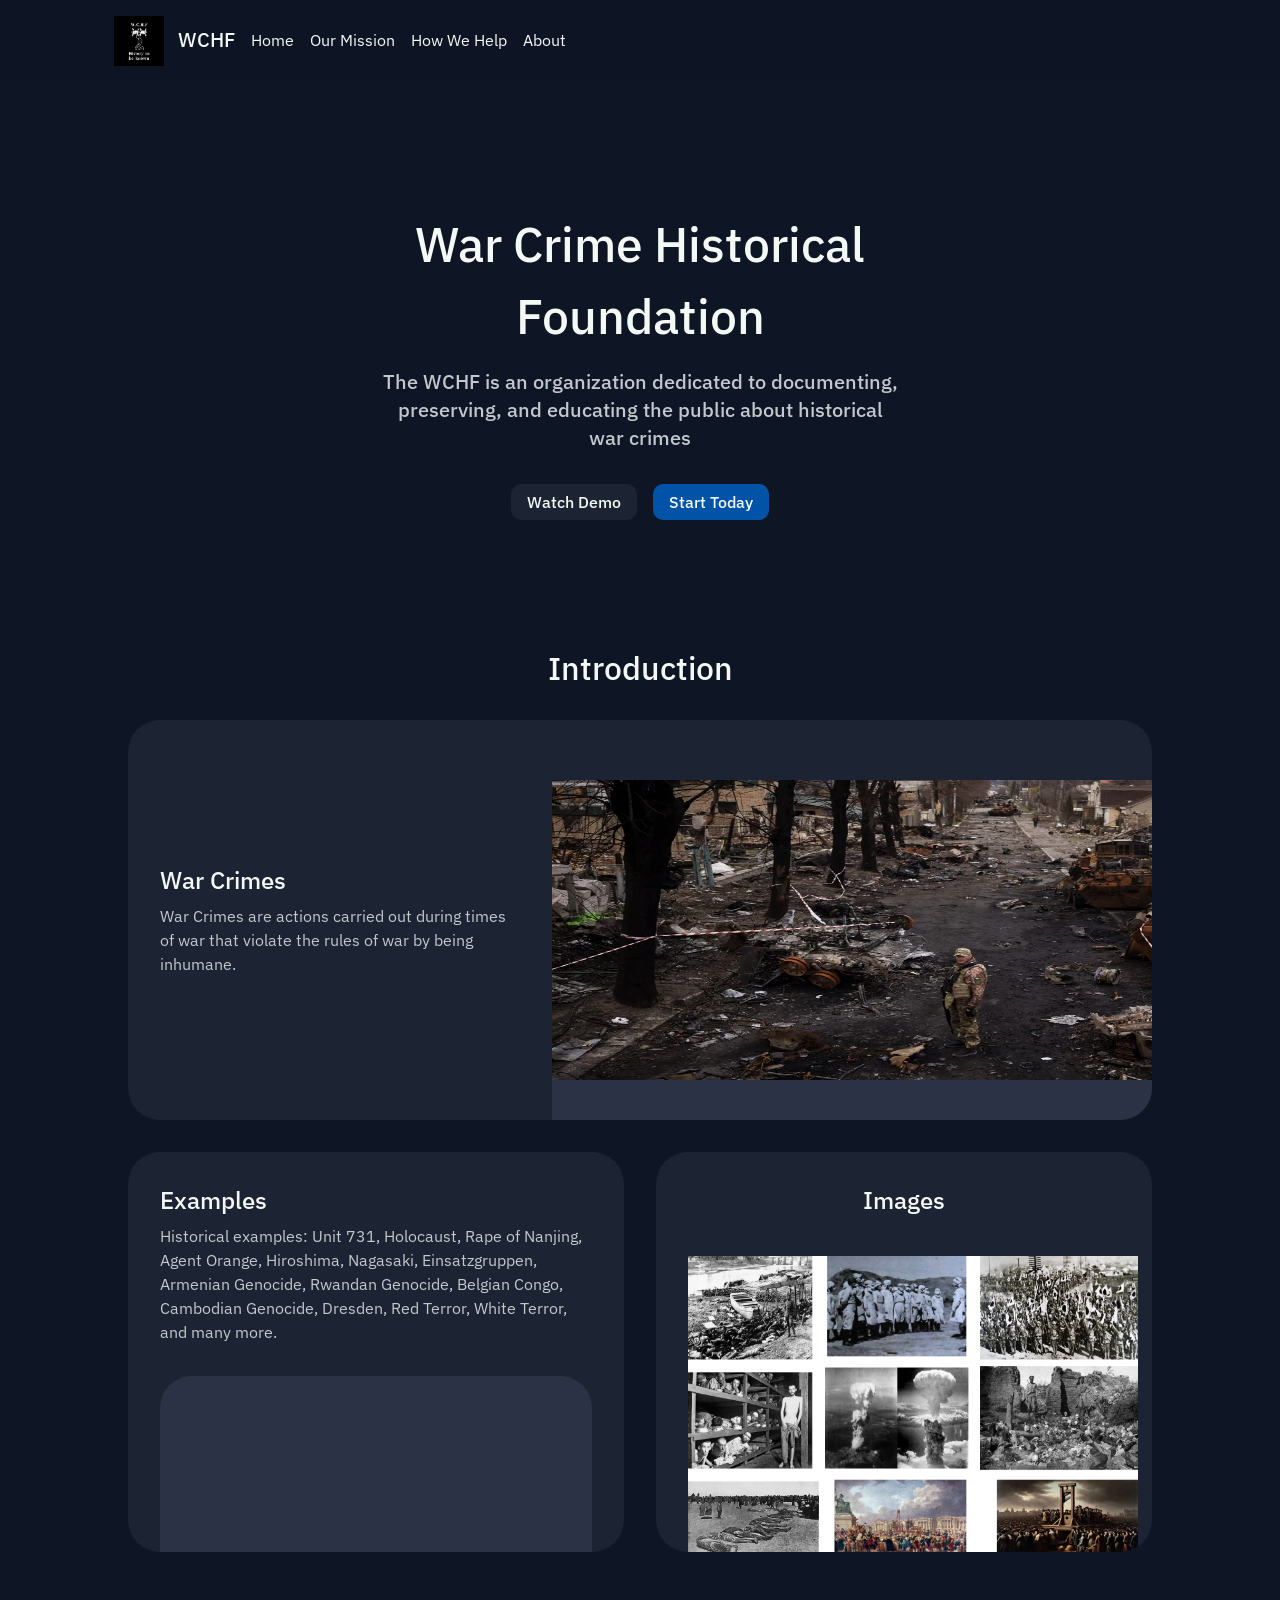
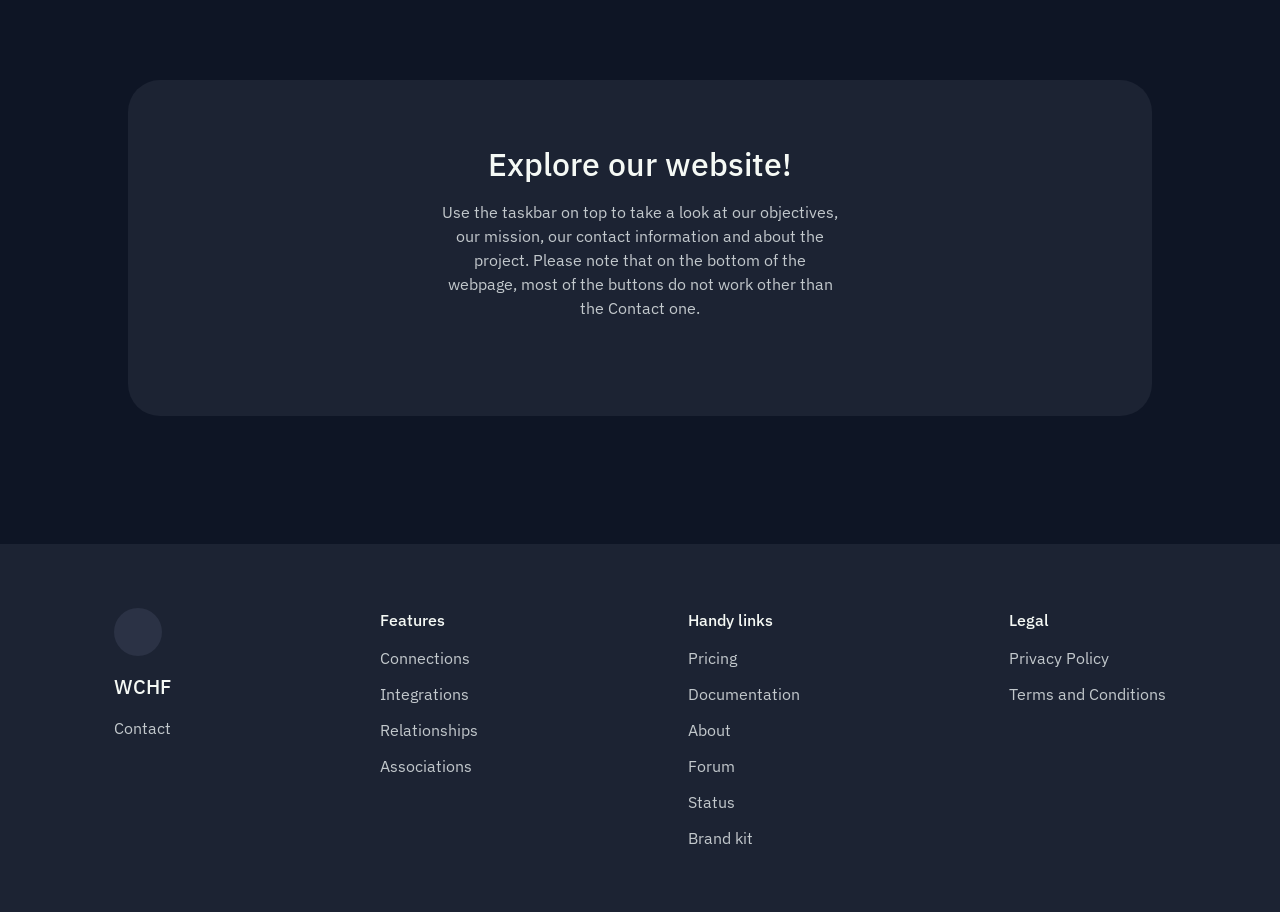
==== index.html @ 366294f2 "Initial commit" ====
<!doctype html>
<html>
  <head>
    <meta charset="utf-8" />
    <meta name="viewport" content="width=device-width" />
    <title>A cool company</title>
    <link href="style.css" rel="stylesheet" type="text/css" />
  </head>

  <body>
    <main>
      <nav>
        <div class="nav-inner">
          <div class="left">
            <div class="logo"><img src="mainlogo.png" alt="Logo" width="50" height="50"></div>

            <p class="name">WCHF</p>

            <a href="#" onclick="routeTo('index')">Home</a>

            <a href="#" onclick="routeTo('OurMission')">Our Mission</a>

            <a href="#" onclick="routeTo('HowWeHelp')">How We Help</a>

            <a href="#" onclick="routeTo('About')">About</a>
          </div>

          
          </div>
        </div>
      </nav>

      <section class="hero">
        <div class="header-container">
          <h1>War Crime Historical Foundation</h1>

          <h4>
            The WCHF is an organization dedicated to documenting, preserving, and educating the public about historical war crimes

          </h4>
        </div>

        <div class="buttons">
          <button>Watch Demo</button>

          <button class="cta">Start Today</button>
        </div>
      </section>

      <section class="features">
        <h2>Introduction</h2>

        <div class="grid">
          <div class="tile large">
            <div class="text">
              <h3>War Crimes</h3>

              <p>
                War Crimes are actions carried out during times of war that violate the rules of war by being inhumane. 
              </p>
            </div>

            <div class="media"><img src="subbu.webp" alt="Pic of Destruction" width="800" height="300"></div>
              <!--img src="subbu.webp" alt="Pic of Destruction" width="800" height="300"-->
          </div>
        </div>

        <div class="row">
          <div class="tile small">
            <div class="text">
              <h3>Examples</h3>

              <p>
                Historical examples: Unit 731, Holocaust, Rape of Nanjing, Agent Orange, Hiroshima, Nagasaki, Einsatzgruppen, Armenian Genocide, Rwandan Genocide, Belgian Congo, Cambodian Genocide, Dresden, Red Terror, White Terror, and many more. 
              </p>
            </div>

            <div class="media"></div>
          </div>
          <div class="tile small">
            <div class="text">
              <h3>Images</h3>

              <p>
                
              </p>
            </div>

            <div class="media"><img src="pic2.png" alt="Pics of War Crimes" width="450" height="300"></div>
          </div>
        </div>
      </section>

      <section class="call-to-action">
        <div class="callout-container">
          <div class="text">
            <h2>Explore our website!</h2>
            <p>
              Use the taskbar on top to take a look at our objectives, our mission, our contact information and about the project. Please note that on the bottom of the webpage, most of the buttons do not work other than the Contact one. 
            </p>
          </div>

          <div class="buttons">
            
          </div>
        </div>
      </section>

      <footer>
        <div class="inner">
          <div class="column">
            <div class="logo"></div>

            <p class="name">WCHF</p>

            <a href="#" onclick="routeTo('About')">Contact</a>

            

            

           
          </div>

          <div class="column">
            <p>Features</p>

            <a href="">Connections</a>

            <a href="">Integrations</a>

            <a href="">Relationships</a>

            <a href="">Associations</a>
          </div>

          <div class="column">
            <p>Handy links</p>

            <a href="">Pricing</a>

            <a href="">Documentation</a>

            <a href="">About</a>

            <a href="">Forum</a>

            <a href="">Status</a>

            <a href="">Brand kit</a>
          </div>

          <div class="column">
            <p>Legal</p>

            <a href="">Privacy Policy</a>

            <a href="">Terms and Conditions</a>
          </div>
        </div>
      </footer>
      <!--div class="contact">
        <button onclick="routeTo('About')">Contact</button-->
    </main>

    <script src="script.js"></script>
  </body>
</html>
---- style.css ----
@import url('https://fonts.googleapis.com/css2?family=IBM+Plex+Sans:wght@400;500&display=swap');

:root {
  --background-1: #0E1525;
  --background-1-transparent: rgb(14 21 37 / 60%);
  --background-2: #1C2333;
  --background-3: #2B3245;
  --background-4: #3C445C;

  --foreground-1: #f5f9f5;
  --foreground-2: #c2c8cc;

  --accent-1: #0053A6;
  --accent-2: #0079F2;
  --accent-3: #57ABFF;
}

* {
  margin: 0;
  padding: 0;
  box-sizing: border-box;
}

html {
  height: 100%;
  width: 100%;
}

body {
  background: var(--background-1);
  font-family: 'IBM Plex Sans', sans-serif;
  color: var(--foreground-1);
}

h1 {
  font-size: 48px;
  line-height: 150%;
  font-weight: 500;
}

h2 {
  font-size: 32px;
  line-height: 40px;
  font-weight: 500;
}

h3 {
  font-size: 24px;
  line-height: 32px;
  font-weight: 500;
}

h4 {
  font-size: 20px;
  line-height: 28px;
  color: var(--foreground-2);
  font-weight: 500;
}

p {
  color: var(--foreground-2);
  font-size: 16px;
  line-height: 150%;
}

a {
  color: var(--foreground-1);
  font-weight: medium;
  transition: 120ms ease-out;
  text-decoration: none;
}

a:hover {
  color: var(--accent-3) !important;
}

button {
  font-family: 'IBM Plex Sans', sans-serif;
  padding: 8px 16px;
  font-size: 16px;
  border-radius: 10px;
  background: var(--background-2);
  border: none;
  color: var(--foreground-1);
  cursor: pointer;
  position: relative;
  top: 0;
  transition: box-shadow 120ms ease-out, top 120ms ease-out;
  font-weight: 500;
}

button:hover {
  background: var(--background-3);
  top: -2px;
  box-shadow: 0 8px 16px rgb(2 2 3 / 32%);
}

button:active {
  top: 1px;
  box-shadow: 0 8px 16px rgb(2 2 3 / 16%);
}

button.cta {
  background: var(--accent-1);
}

button.cta:hover {
  background: var(--accent-2);
}

a:focus-visible,
button:focus-visible {
  outline: 2px solid var(--accent-2);
  outline-offset: 2px;
  border-radius: 10px;
}

main {
  display: flex;
  flex-direction: column;
  align-items: center;
  margin: 0 auto;
  gap: 128px;
}

nav {
  display: flex;
  justify-content: center;
  padding: 16px 16px;
  width: 100%;
  position: sticky;
  top: 0;
  background: var(--background-1-transparent);
  backdrop-filter: blur(20px);
  z-index: 2;
}

.nav-inner {
  max-width: 1052px;
  display: flex;
  justify-content: space-between;
  align-items: center;
  width: 100%;
}

nav .left,
nav .right {
  display: flex;
  gap: 16px;
  align-items: center;
}

nav .left .logo {
  width: 48px;
  height: 48px;
  background: var(--background-2);
  border-radius: 50%;
}

nav .left .name {
  color: var(--foreground-1);
  font-weight: 500;
  font-size: 20px;
}

section {
  display: flex;
  flex-direction: column;
  gap: 32px;
  justify-content: center;
  align-items: center;
  max-width: 1056px;
  width: 100%;
  padding: 0 16px;
}

.buttons {
  display: flex;
  gap: 16px;
  justify-content: center;
}

.hero .header-container {
  display: flex;
  flex-direction: column;
  gap: 16px;
  text-align: center;
  max-width: 520px;
}

.features .grid {
  display: flex;
  flex-direction: column;
  gap: 32px;
  width: 100%;
}

.features .tile {
  width: 100%;
  height: 400px;
  background: var(--background-2);
  border-radius: 32px;
  display: flex;
  align-items: center;
  overflow: hidden;
}

.features .row .tile.small {
  width: 50%;
  flex-direction: column;
}

.features .row {
  display: flex;
  gap: 32px;
}

.features .tile .text {
  padding: 32px;
  display: flex;
  flex-direction: column;
  gap: 8px;
  flex: 1;
}

.features .row .tile.small .text {
  flex: revert;
}

.features .row .tile .media {
  background: var(--background-3);
}

.features .grid .tile.large .media {
  width: 600px;
  height: 340px;
  border-top-left-radius: 32px;
  margin-top: auto;
  background: var(--background-3);
}

.features .row .tile.small .media {
  width: calc(100% - 64px);
  flex: 1;
  border-radius: 32px 32px 0 0;
}

.call-to-action .callout-container {
  width: 100%;
  border-radius: 32px;
  background: var(--background-2);
  padding: 64px 32px;
  display: flex;
  flex-direction: column;
  gap: 32px;
  align-items: center;
}

.call-to-action .callout-container .text {
  display: flex;
  flex-direction: column;
  gap: 16px;
  text-align: center;
  max-width: 400px;
}

.call-to-action .callout-container .buttons button:not(.cta) {
  background: var(--background-3);
}

.call-to-action .callout-container .buttons button:not(.cta):hover {
  background: var(--background-4);
}

footer {
  background: var(--background-2);
  padding: 64px 16px;
  width: 100%;
  display: flex;
  justify-content: center;
}

footer .inner {
  max-width: 1052px;
  display: flex;
  justify-content: space-between;
  width: 100%;

}

footer .inner .column {
  display: flex;
  flex-direction: column;
  gap: 16px;
}

footer .inner .column .logo {
  width: 48px;
  height: 48px;
  background: var(--background-3);
  border-radius: 50%;
}

footer .inner .column .name {
  color: var(--foreground-1);
  font-weight: 500;
  font-size: 20px;
}

footer .inner .column a {
  color: var(--foreground-2);
}

footer .column p {
  color: var(--foreground-1);
  font-weight: 500;
}
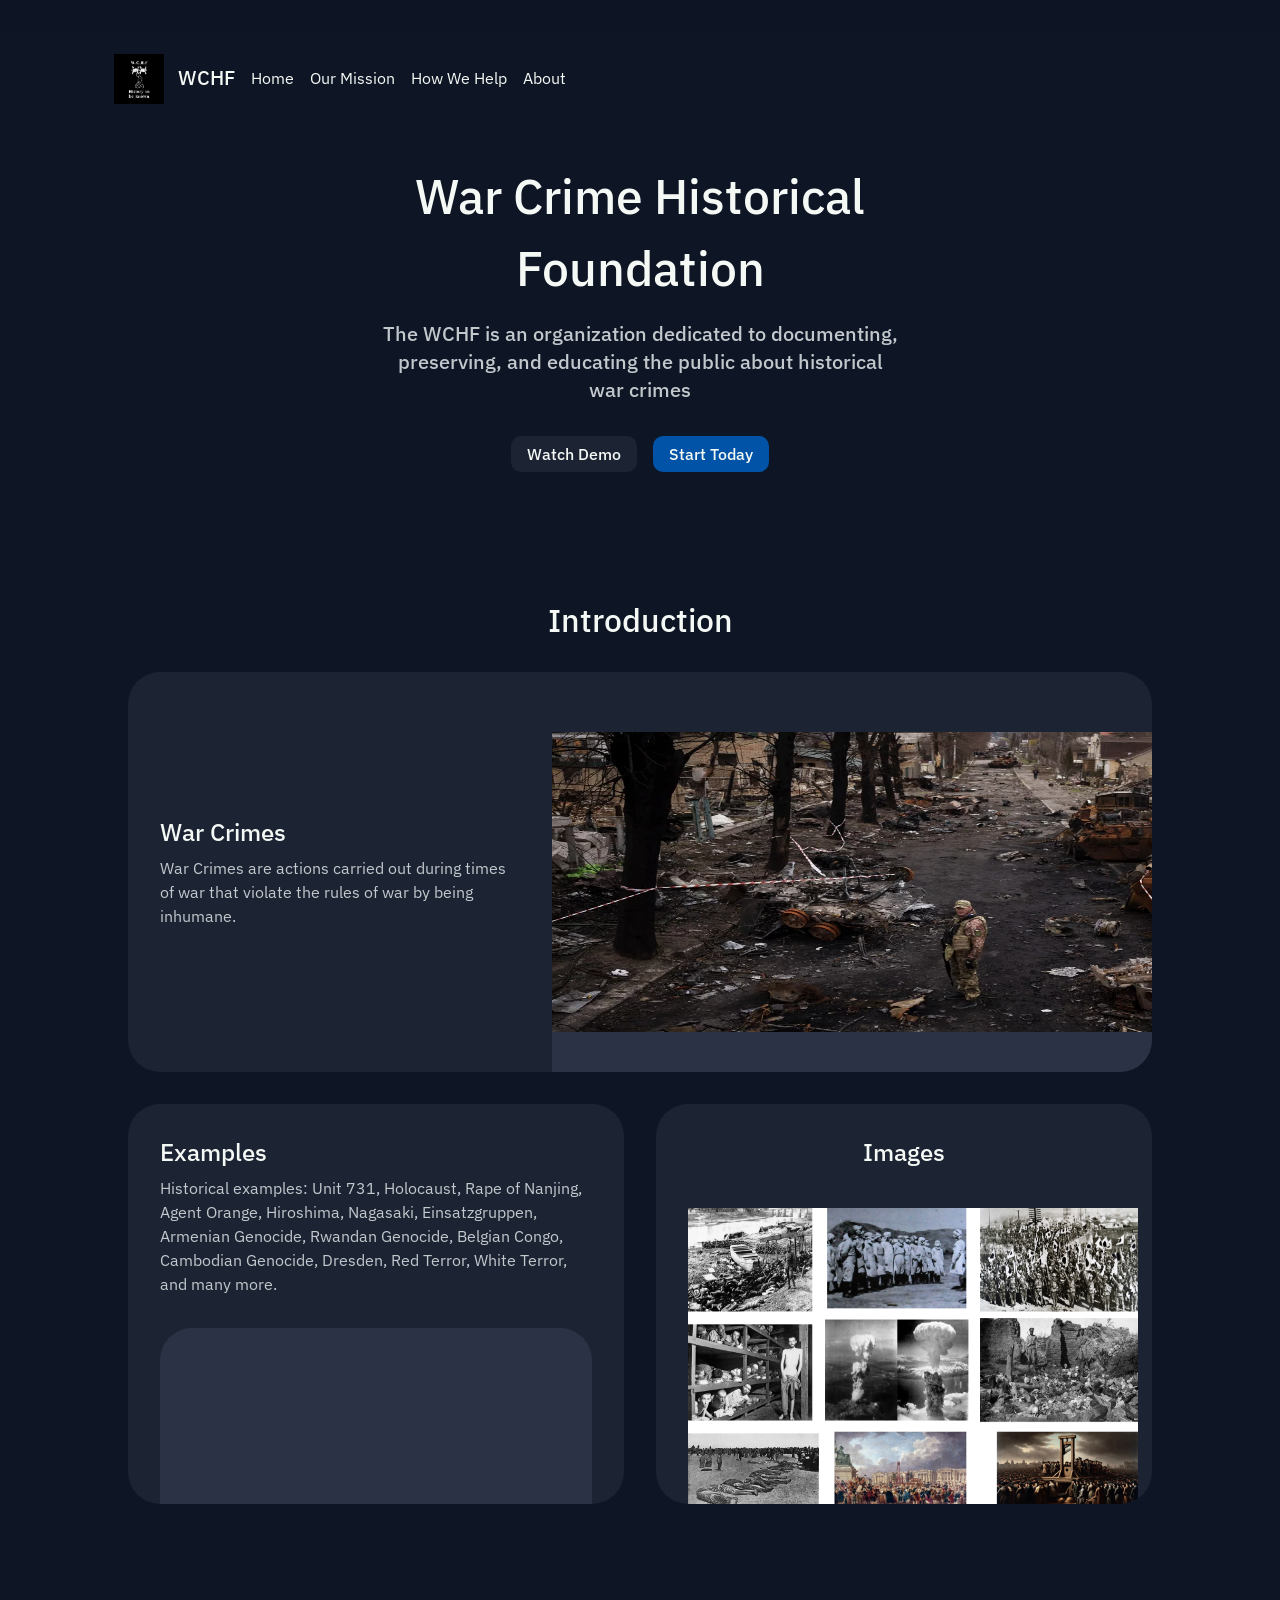
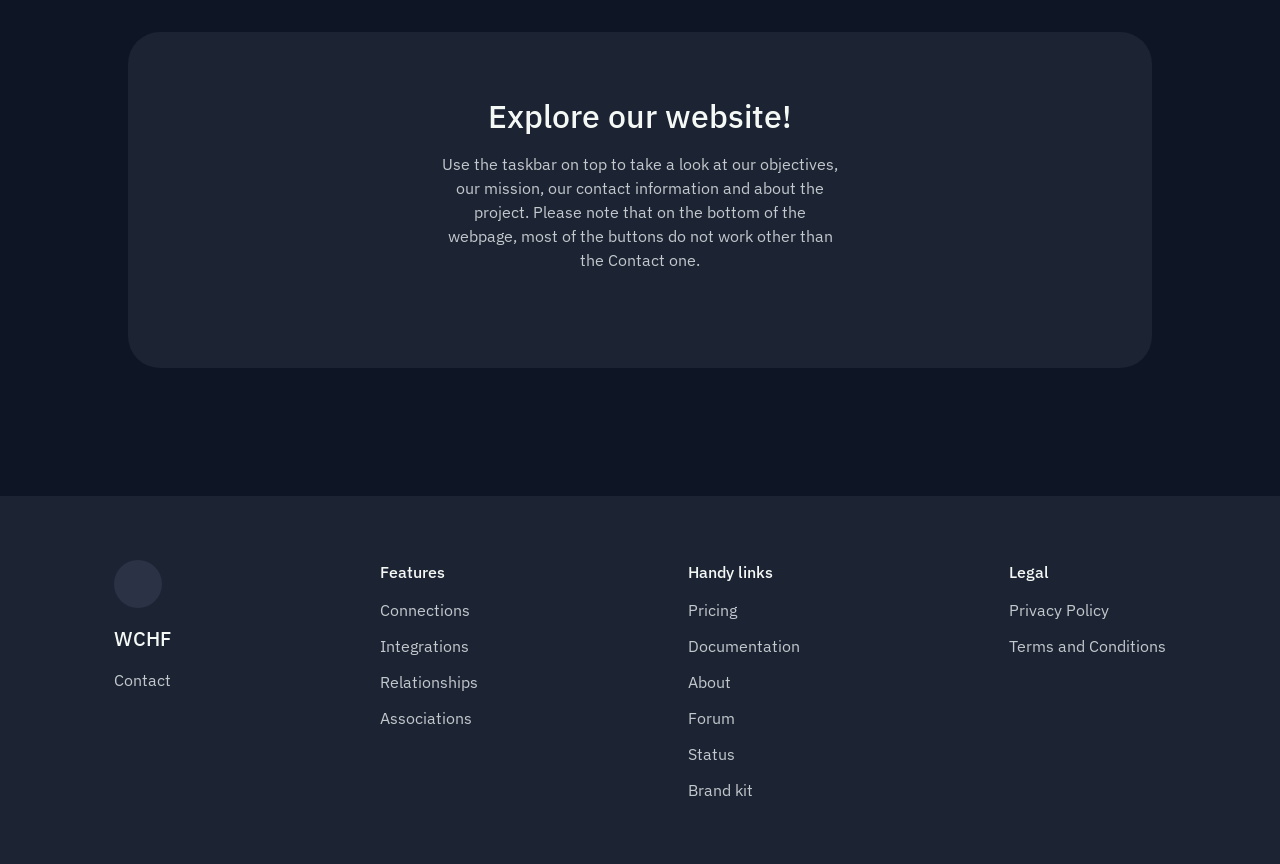
==== commit e3c63220: "added nav bar to all pages" ====
--- a/index.html
+++ b/index.html
@@ -16,13 +16,13 @@
 
             <p class="name">WCHF</p>
 
-            <a href="#" onclick="routeTo('index')">Home</a>
+            <a href="index.html">Home</a>
 
-            <a href="#" onclick="routeTo('OurMission')">Our Mission</a>
+            <a href="OurMission.html">Our Mission</a>
 
-            <a href="#" onclick="routeTo('HowWeHelp')">How We Help</a>
+            <a href="HowWeHelp.html">How We Help</a>
 
-            <a href="#" onclick="routeTo('About')">About</a>
+            <a href="About.html">About</a>
           </div>
 
           
@@ -113,7 +113,7 @@
 
             <p class="name">WCHF</p>
 
-            <a href="#" onclick="routeTo('About')">Contact</a>
+            <a href="About.html">Contact</a>
 
             
 
--- a/style.css
+++ b/style.css
@@ -141,6 +141,7 @@
   justify-content: space-between;
   align-items: center;
   width: 100%;
+  margin-bottom: -10%;
 }
 
 nav .left,
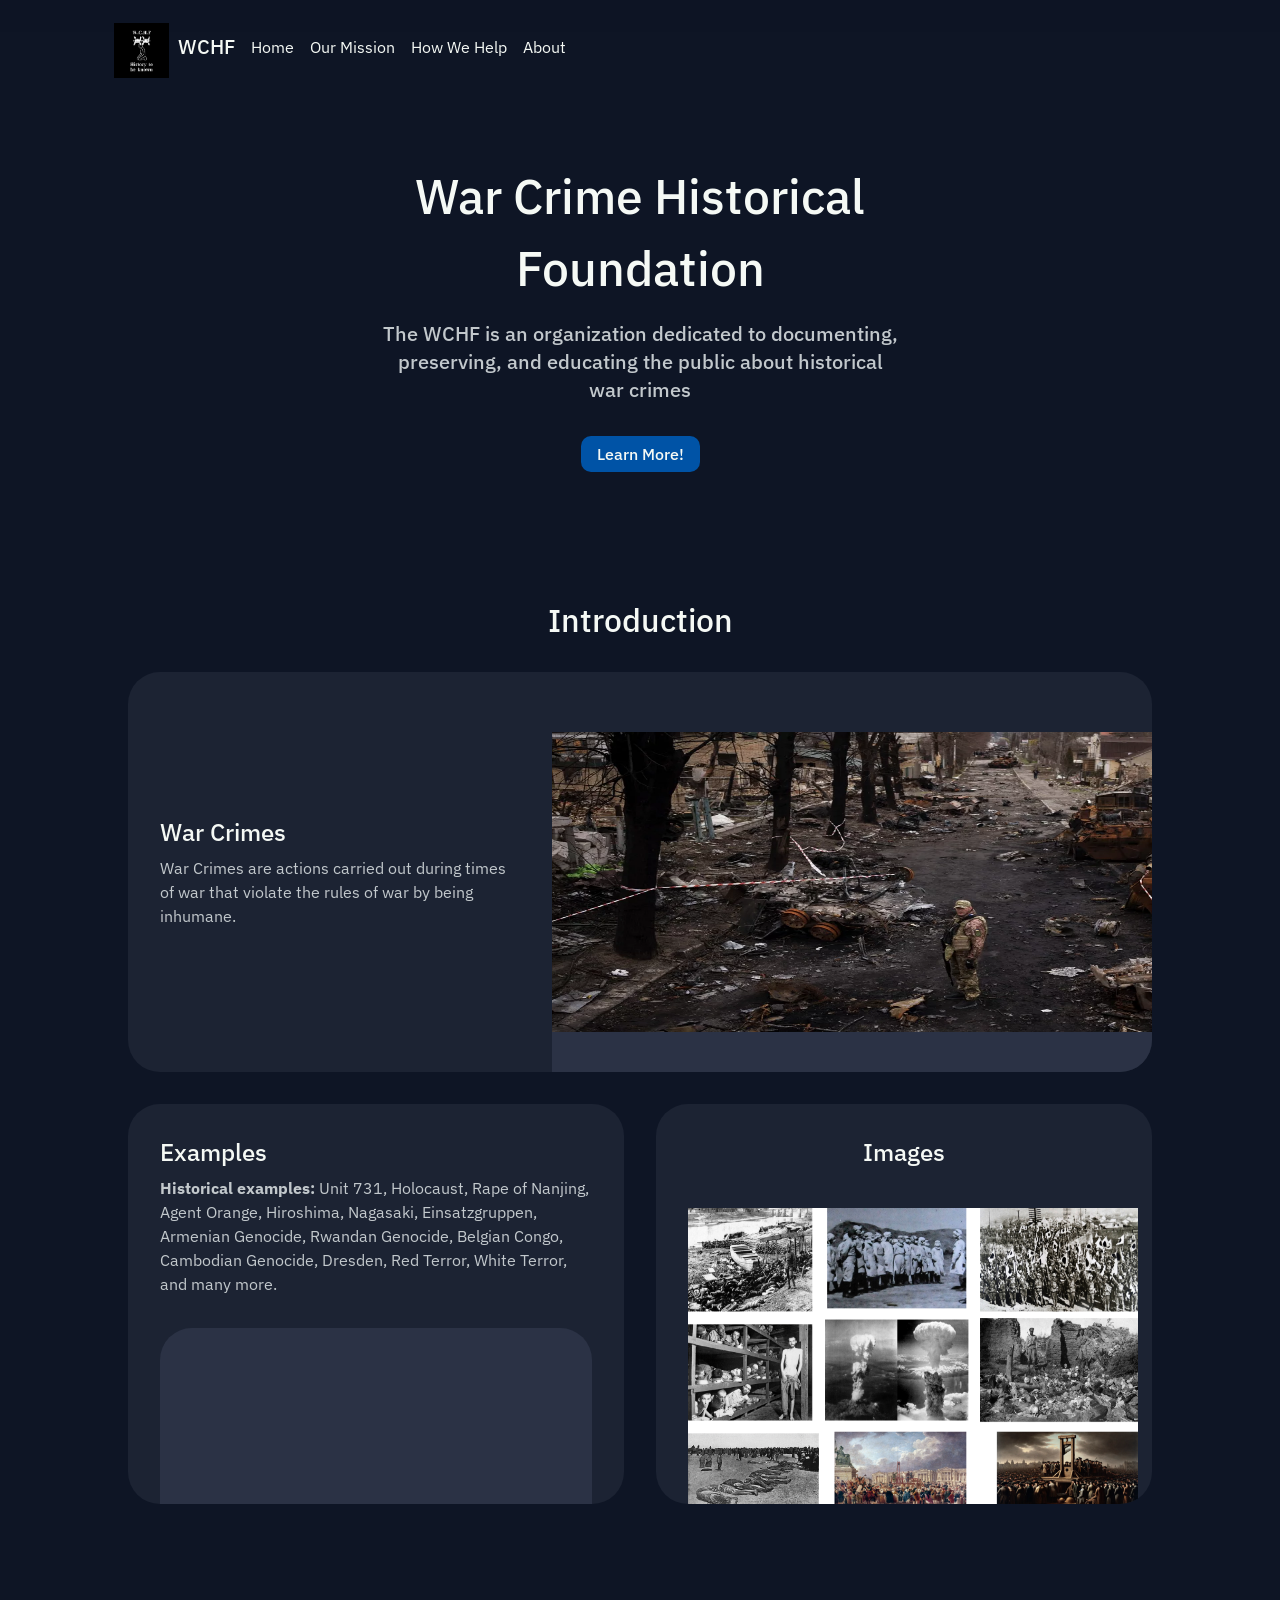
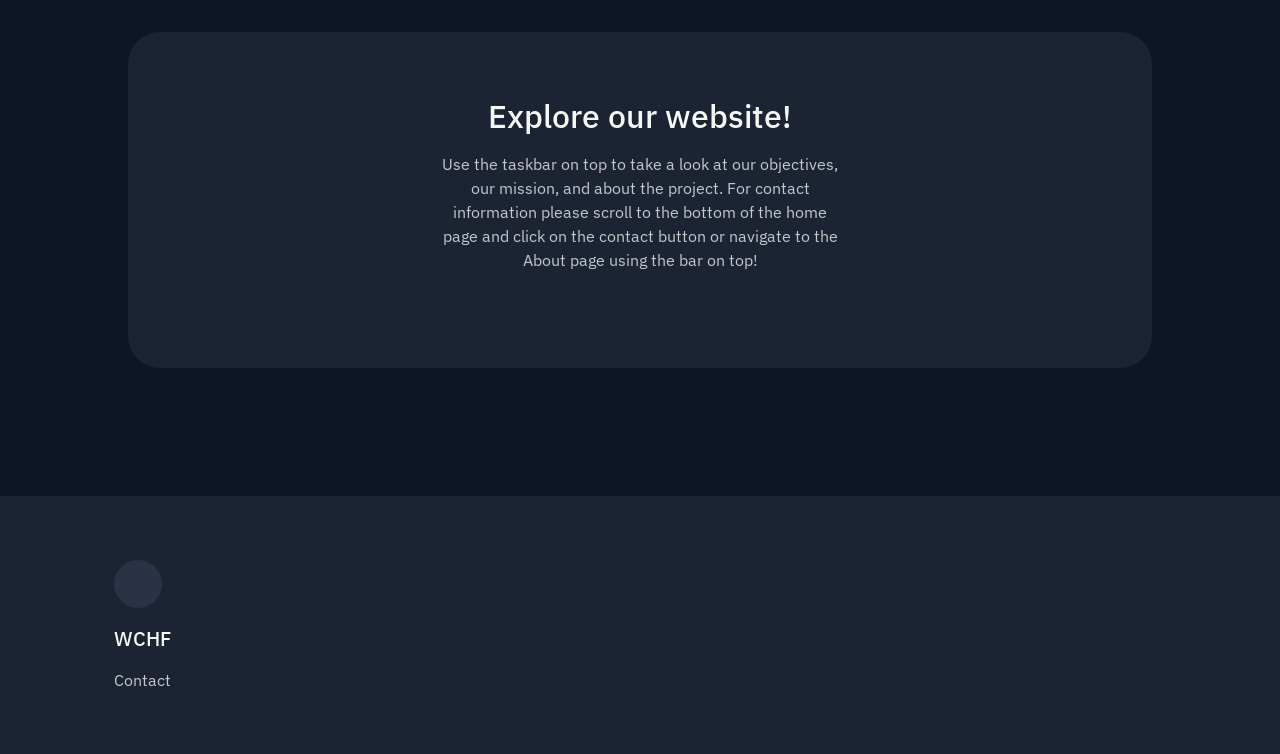
==== commit aaa0060e: "updated buttons on home page and margin on top(bottom -5%)" ====
--- a/index.html
+++ b/index.html
@@ -12,7 +12,7 @@
       <nav>
         <div class="nav-inner">
           <div class="left">
-            <div class="logo"><img src="mainlogo.png" alt="Logo" width="50" height="50"></div>
+            <div class="logo"><img src="mainlogo.png" alt="Logo" width="55" height="55"></div>
 
             <p class="name">WCHF</p>
 
@@ -41,9 +41,13 @@
         </div>
 
         <div class="buttons">
-          <button>Watch Demo</button>
+        
+          
+          <a href="HowWeHelp.html">
+            <button class="cta">Learn More!</button>
+            </a>
 
-          <button class="cta">Start Today</button>
+          
         </div>
       </section>
 
@@ -71,7 +75,7 @@
               <h3>Examples</h3>
 
               <p>
-                Historical examples: Unit 731, Holocaust, Rape of Nanjing, Agent Orange, Hiroshima, Nagasaki, Einsatzgruppen, Armenian Genocide, Rwandan Genocide, Belgian Congo, Cambodian Genocide, Dresden, Red Terror, White Terror, and many more. 
+                <b>Historical examples:</b> Unit 731, Holocaust, Rape of Nanjing, Agent Orange, Hiroshima, Nagasaki, Einsatzgruppen, Armenian Genocide, Rwandan Genocide, Belgian Congo, Cambodian Genocide, Dresden, Red Terror, White Terror, and many more. 
               </p>
             </div>
 
@@ -96,7 +100,7 @@
           <div class="text">
             <h2>Explore our website!</h2>
             <p>
-              Use the taskbar on top to take a look at our objectives, our mission, our contact information and about the project. Please note that on the bottom of the webpage, most of the buttons do not work other than the Contact one. 
+              Use the taskbar on top to take a look at our objectives, our mission, and about the project. For contact information please scroll to the bottom of the home page and click on the contact button or navigate to the About page using the bar on top! 
             </p>
           </div>
 
@@ -123,19 +127,19 @@
           </div>
 
           <div class="column">
-            <p>Features</p>
+            <!--p>Features</p-->
 
-            <a href="">Connections</a>
+            <!--a href="">Connections</a>
 
             <a href="">Integrations</a>
 
             <a href="">Relationships</a>
 
-            <a href="">Associations</a>
+            <a href="">Associations</a-->
           </div>
 
           <div class="column">
-            <p>Handy links</p>
+            <!--p>Handy links</p>
 
             <a href="">Pricing</a>
 
@@ -147,15 +151,15 @@
 
             <a href="">Status</a>
 
-            <a href="">Brand kit</a>
+            <a href="">Brand kit</a-->
           </div>
 
           <div class="column">
-            <p>Legal</p>
+            <!--p>Legal</p>
 
             <a href="">Privacy Policy</a>
 
-            <a href="">Terms and Conditions</a>
+            <a href="">Terms and Conditions</a-->
           </div>
         </div>
       </footer>
--- a/style.css
+++ b/style.css
@@ -141,7 +141,7 @@
   justify-content: space-between;
   align-items: center;
   width: 100%;
-  margin-bottom: -10%;
+  margin-bottom: -5%;
 }
 
 nav .left,
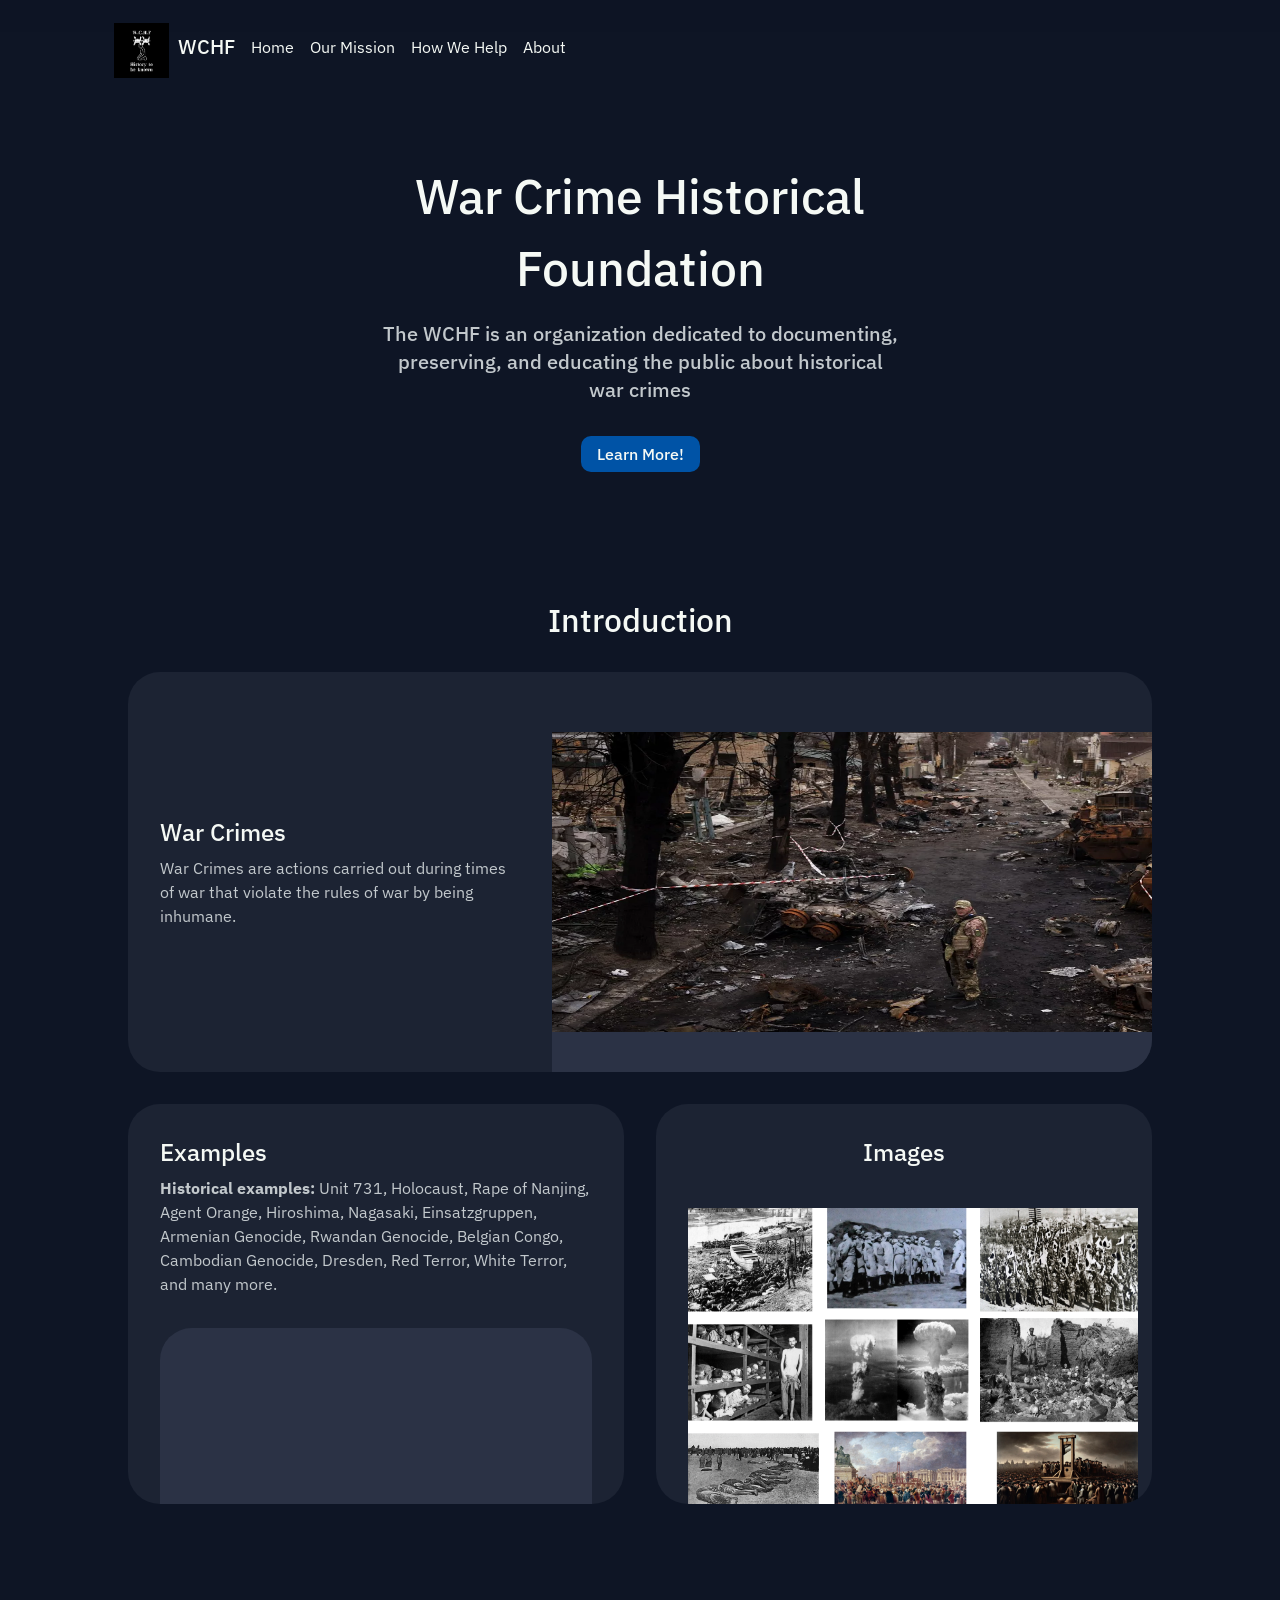
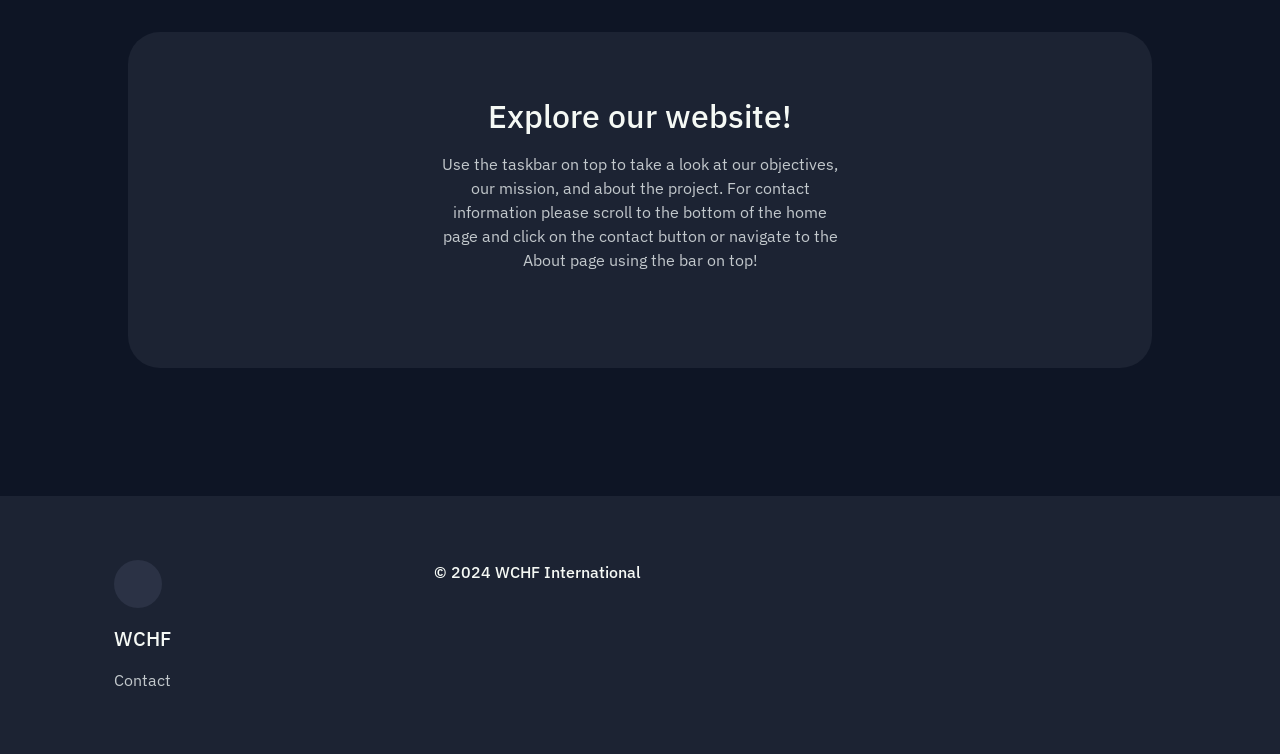
==== commit 699739b2: "added footer with copyright to all pages" ====
--- a/index.html
+++ b/index.html
@@ -3,7 +3,7 @@
   <head>
     <meta charset="utf-8" />
     <meta name="viewport" content="width=device-width" />
-    <title>A cool company</title>
+    <title>WCHF</title>
     <link href="style.css" rel="stylesheet" type="text/css" />
   </head>
 
@@ -127,6 +127,7 @@
           </div>
 
           <div class="column">
+            <p>&copy; 2024 WCHF International</p>
             <!--p>Features</p-->
 
             <!--a href="">Connections</a>
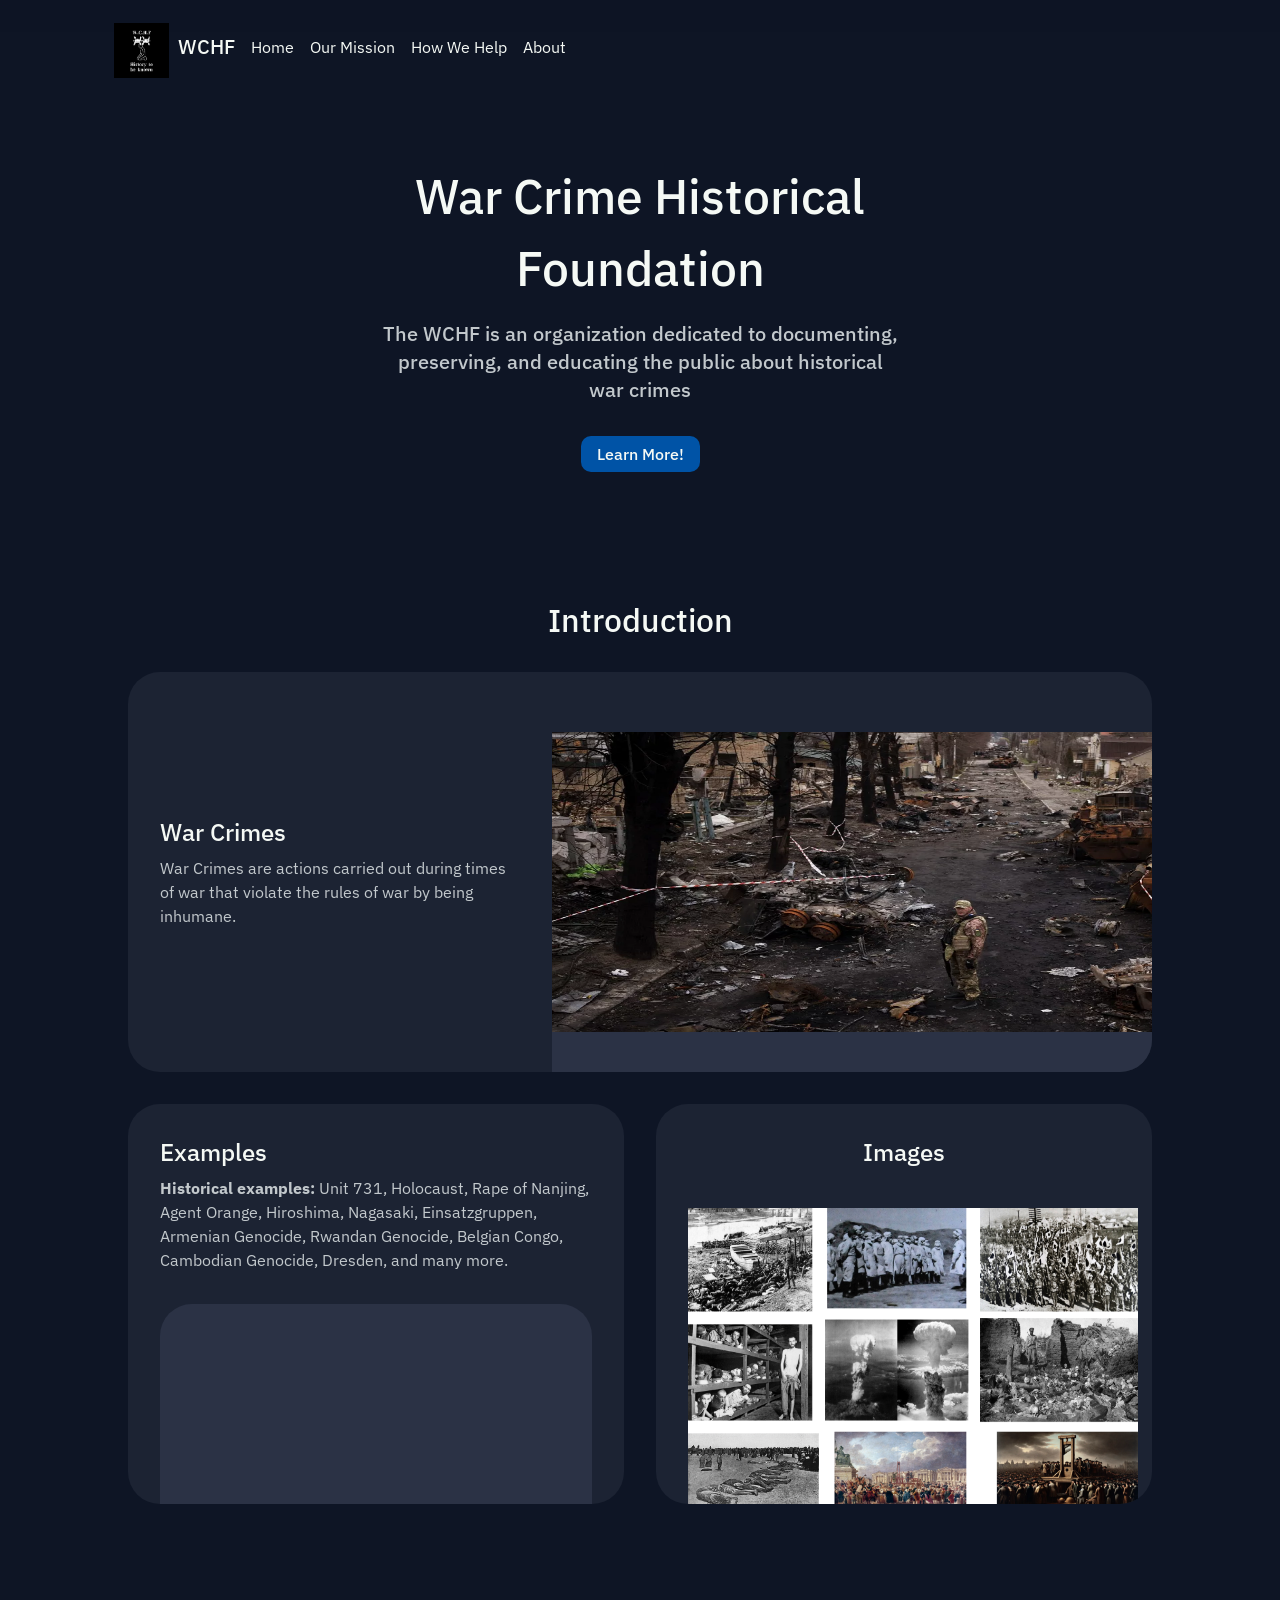
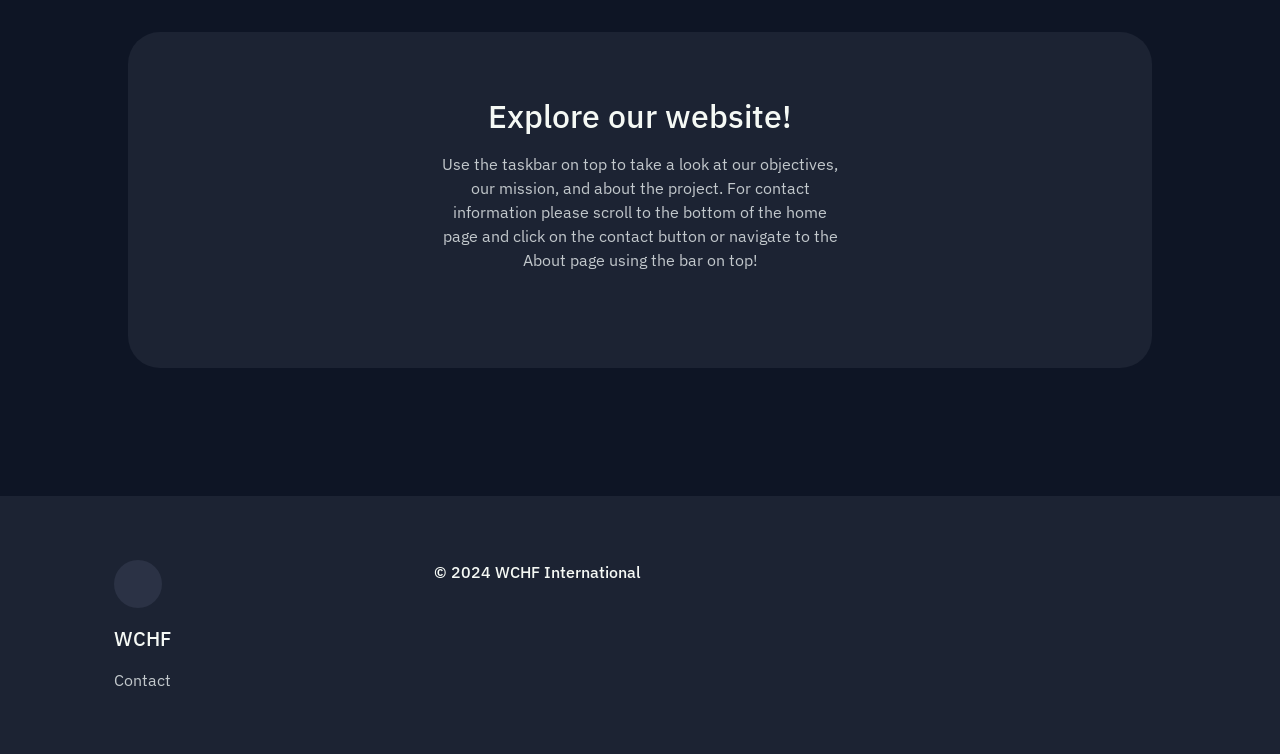
==== commit 2110f2c6: "new page with info" ====
--- a/index.html
+++ b/index.html
@@ -43,7 +43,7 @@
         <div class="buttons">
         
           
-          <a href="HowWeHelp.html">
+          <a href="LearnMoreInfo.html">
             <button class="cta">Learn More!</button>
             </a>
 
@@ -75,7 +75,7 @@
               <h3>Examples</h3>
 
               <p>
-                <b>Historical examples:</b> Unit 731, Holocaust, Rape of Nanjing, Agent Orange, Hiroshima, Nagasaki, Einsatzgruppen, Armenian Genocide, Rwandan Genocide, Belgian Congo, Cambodian Genocide, Dresden, Red Terror, White Terror, and many more. 
+                <b>Historical examples:</b> Unit 731, Holocaust, Rape of Nanjing, Agent Orange, Hiroshima, Nagasaki, Einsatzgruppen, Armenian Genocide, Rwandan Genocide, Belgian Congo, Cambodian Genocide, Dresden, and many more. 
               </p>
             </div>
 
